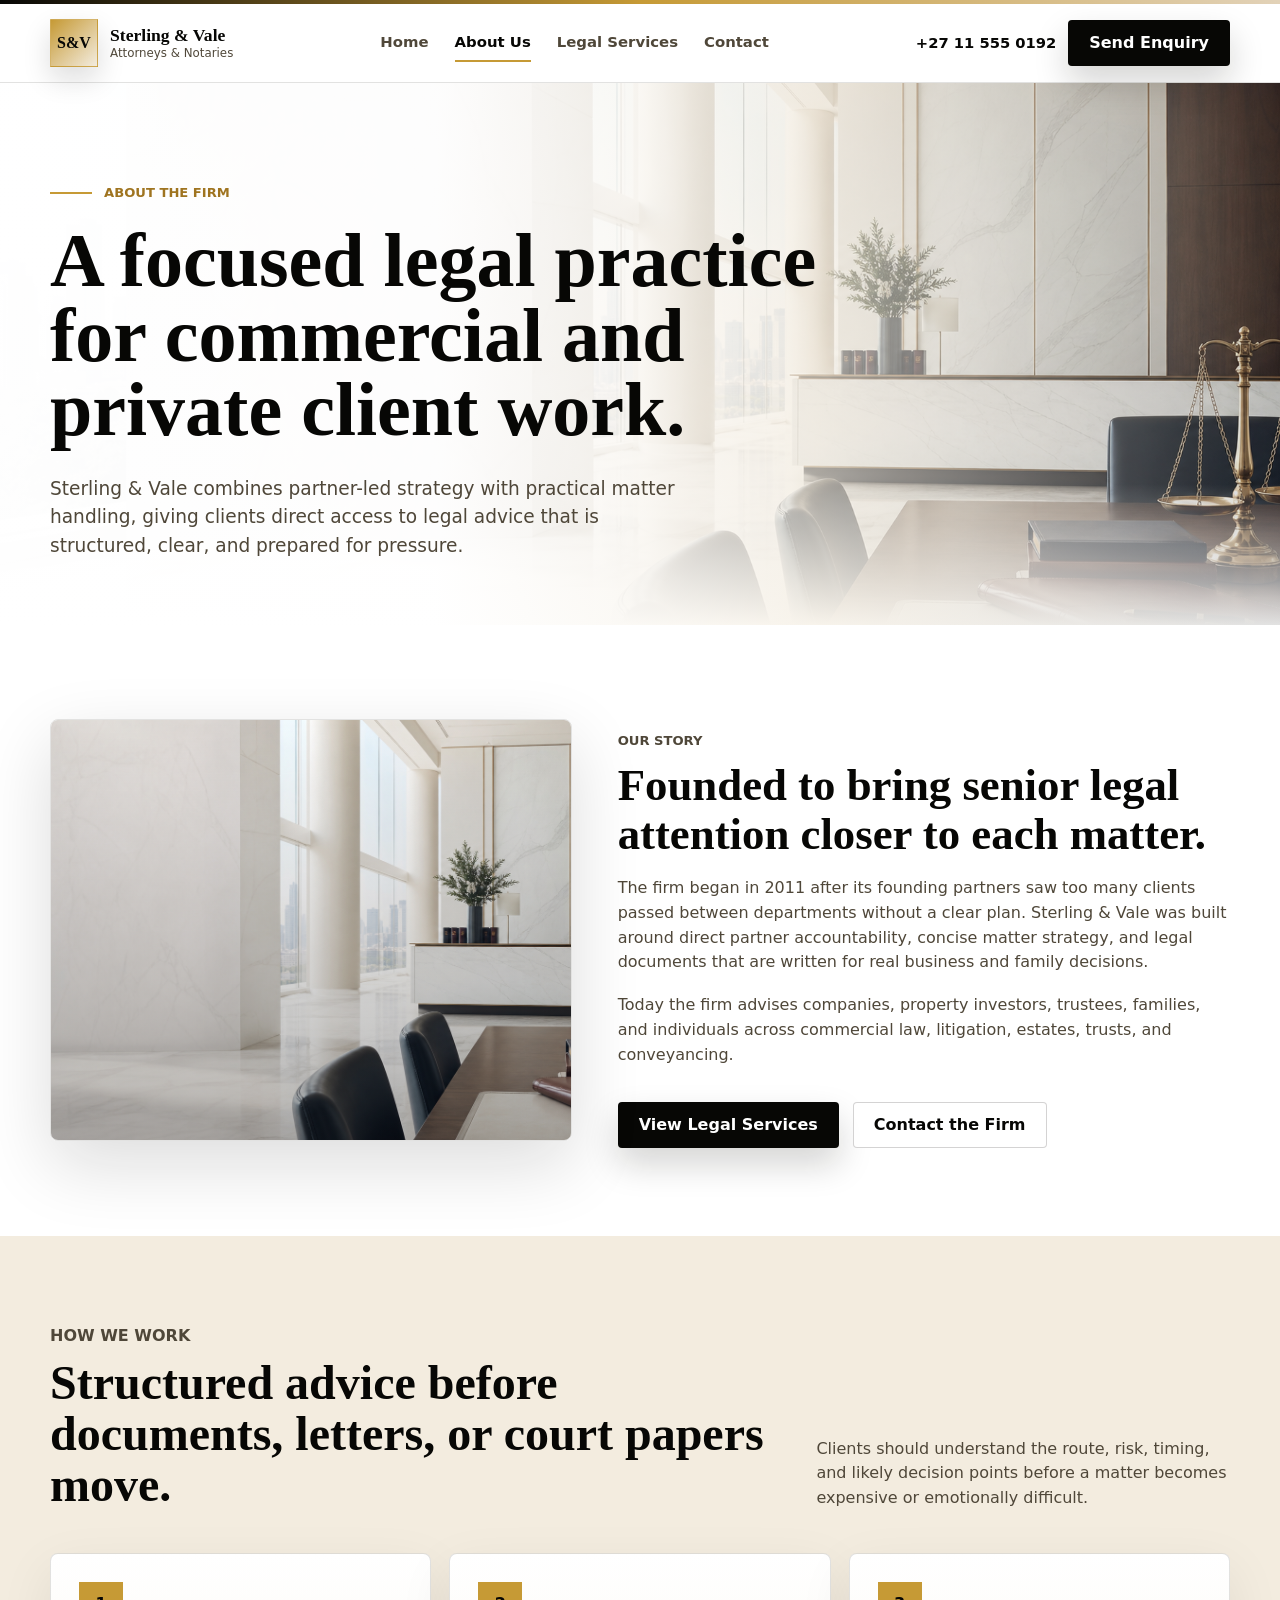
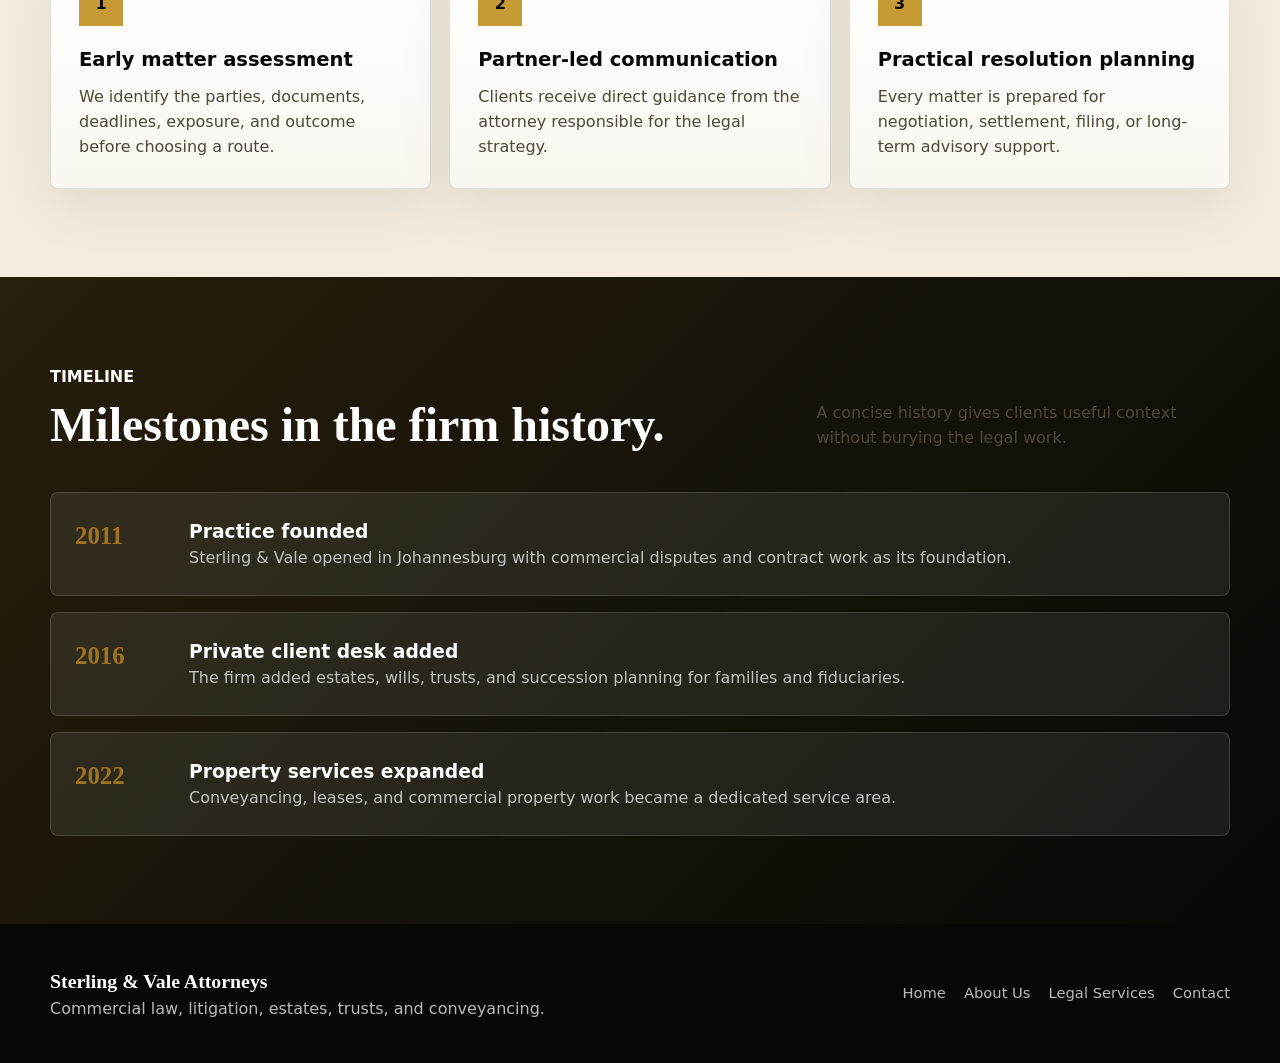
==== about.html @ a2a66daa "Add files via upload" ====
<!DOCTYPE html>
<html lang="en">
<head>
  <meta charset="UTF-8" />
  <meta name="viewport" content="width=device-width, initial-scale=1.0" />
  <title>About Us | Sterling &amp; Vale Attorneys</title>
  <link rel="stylesheet" href="assets/styles.css" />
</head>
<body>
  <a class="skip-link" href="#main">Skip to content</a>

  <header class="site-header">
    <nav class="nav" aria-label="Primary navigation">
      <a class="brand" href="index.html" aria-label="Sterling and Vale home">
        <span class="brand-mark">S&amp;V</span>
        <span>
          <span class="brand-name">Sterling &amp; Vale</span>
          <span class="brand-subtitle">Attorneys &amp; Notaries</span>
        </span>
      </a>
      <div class="nav-links">
        <a href="index.html">Home</a>
        <a href="about.html" aria-current="page">About Us</a>
        <a href="legal-services.html">Legal Services</a>
        <a href="contact.html">Contact</a>
      </div>
      <div class="nav-actions">
        <a class="phone-link" href="tel:+27115550192">+27 11 555 0192</a>
        <a class="btn btn-primary" href="contact.html">Send Enquiry</a>
      </div>
    </nav>
  </header>

  <main id="main">
    <section class="hero page-hero" aria-label="About Sterling and Vale">
      <picture class="hero-media">
        <img src="assets/law-firm-hero.png" alt="Modern legal office with marble and counsel-table details" />
      </picture>
      <div class="container">
        <div class="hero-copy">
          <p class="eyebrow">About the firm</p>
          <h1>A focused legal practice for commercial and private client work.</h1>
          <p class="hero-lede">
            Sterling &amp; Vale combines partner-led strategy with practical matter handling, giving clients
            direct access to legal advice that is structured, clear, and prepared for pressure.
          </p>
        </div>
      </div>
    </section>

    <section class="section">
      <div class="container split">
        <div class="image-panel">
          <img src="assets/law-firm-hero.png" alt="Reception and meeting space inside a modern law firm" />
        </div>
        <div class="split-copy">
          <p class="section-label">Our story</p>
          <h2>Founded to bring senior legal attention closer to each matter.</h2>
          <p>
            The firm began in 2011 after its founding partners saw too many clients passed between departments
            without a clear plan. Sterling &amp; Vale was built around direct partner accountability, concise
            matter strategy, and legal documents that are written for real business and family decisions.
          </p>
          <p>
            Today the firm advises companies, property investors, trustees, families, and individuals across
            commercial law, litigation, estates, trusts, and conveyancing.
          </p>
          <div class="hero-actions">
            <a class="btn btn-primary" href="legal-services.html">View Legal Services</a>
            <a class="btn btn-secondary" href="contact.html">Contact the Firm</a>
          </div>
        </div>
      </div>
    </section>

    <section class="section section-beige">
      <div class="container">
        <div class="section-head">
          <div>
            <p class="section-label">How we work</p>
            <h2>Structured advice before documents, letters, or court papers move.</h2>
          </div>
          <p>
            Clients should understand the route, risk, timing, and likely decision points before a matter
            becomes expensive or emotionally difficult.
          </p>
        </div>

        <div class="grid-3">
          <article class="feature-card">
            <div class="feature-icon">1</div>
            <h3>Early matter assessment</h3>
            <p>We identify the parties, documents, deadlines, exposure, and outcome before choosing a route.</p>
          </article>
          <article class="feature-card">
            <div class="feature-icon">2</div>
            <h3>Partner-led communication</h3>
            <p>Clients receive direct guidance from the attorney responsible for the legal strategy.</p>
          </article>
          <article class="feature-card">
            <div class="feature-icon">3</div>
            <h3>Practical resolution planning</h3>
            <p>Every matter is prepared for negotiation, settlement, filing, or long-term advisory support.</p>
          </article>
        </div>
      </div>
    </section>

    <section class="section section-black">
      <div class="container">
        <div class="section-head">
          <div>
            <p class="section-label">Timeline</p>
            <h2>Milestones in the firm history.</h2>
          </div>
          <p>
            A concise history gives clients useful context without burying the legal work.
          </p>
        </div>

        <div class="history-list">
          <div class="history-row">
            <div class="history-year">2011</div>
            <div>
              <h3>Practice founded</h3>
              <p>Sterling &amp; Vale opened in Johannesburg with commercial disputes and contract work as its foundation.</p>
            </div>
          </div>
          <div class="history-row">
            <div class="history-year">2016</div>
            <div>
              <h3>Private client desk added</h3>
              <p>The firm added estates, wills, trusts, and succession planning for families and fiduciaries.</p>
            </div>
          </div>
          <div class="history-row">
            <div class="history-year">2022</div>
            <div>
              <h3>Property services expanded</h3>
              <p>Conveyancing, leases, and commercial property work became a dedicated service area.</p>
            </div>
          </div>
        </div>
      </div>
    </section>
  </main>

  <footer class="site-footer">
    <div class="container footer-inner">
      <div>
        <strong>Sterling &amp; Vale Attorneys</strong>
        <p>Commercial law, litigation, estates, trusts, and conveyancing.</p>
      </div>
      <div class="footer-links">
        <a href="index.html">Home</a>
        <a href="about.html">About Us</a>
        <a href="legal-services.html">Legal Services</a>
        <a href="contact.html">Contact</a>
      </div>
    </div>
  </footer>
</body>
</html>
---- assets/styles.css ----
* {
  box-sizing: border-box;
  margin: 0;
  padding: 0;
}

:root {
  --black: #070705;
  --ink: #11100c;
  --ink-soft: #4f4739;
  --gold: #c69a35;
  --gold-dark: #9f7420;
  --beige: #f3ecdf;
  --beige-deep: #e2d2b8;
  --paper: #ffffff;
  --sand: #faf7f0;
  --line: #ded3bf;
  --shadow: 0 24px 70px rgba(17, 16, 12, 0.14);
  --max: 1180px;
  --serif: Georgia, "Times New Roman", serif;
  --sans: Inter, ui-sans-serif, system-ui, -apple-system, BlinkMacSystemFont, "Segoe UI", sans-serif;
}

html {
  scroll-behavior: smooth;
}

body {
  min-width: 320px;
  color: var(--ink);
  background: var(--paper);
  font-family: var(--sans);
  line-height: 1.55;
  -webkit-font-smoothing: antialiased;
}

img {
  display: block;
  max-width: 100%;
}

a {
  color: inherit;
  text-decoration: none;
}

button,
input,
textarea,
select {
  font: inherit;
}

.skip-link {
  position: fixed;
  top: 12px;
  left: 12px;
  z-index: 80;
  padding: 10px 14px;
  color: var(--paper);
  background: var(--black);
  transform: translateY(-140%);
}

.skip-link:focus {
  transform: translateY(0);
}

.container {
  width: min(var(--max), calc(100% - 40px));
  margin: 0 auto;
}

.site-header {
  position: sticky;
  top: 0;
  z-index: 50;
  border-bottom: 1px solid rgba(17, 16, 12, 0.12);
  background: rgba(255, 255, 255, 0.94);
  backdrop-filter: blur(18px);
}

.site-header::before {
  content: "";
  display: block;
  height: 4px;
  background: linear-gradient(90deg, var(--black), var(--gold), var(--beige-deep));
}

.nav {
  display: grid;
  grid-template-columns: auto minmax(0, 1fr) auto;
  align-items: center;
  gap: 28px;
  min-height: 78px;
  width: min(var(--max), calc(100% - 40px));
  margin: 0 auto;
}

.brand {
  display: inline-flex;
  align-items: center;
  gap: 12px;
  min-width: 0;
}

.brand-mark {
  display: grid;
  place-items: center;
  width: 48px;
  height: 48px;
  color: var(--black);
  border: 1px solid rgba(198, 154, 53, 0.65);
  background: linear-gradient(135deg, var(--gold), var(--beige));
  box-shadow: 0 12px 28px rgba(17, 16, 12, 0.14);
  font-family: var(--serif);
  font-weight: 700;
}

.brand-name {
  display: block;
  color: var(--black);
  font-family: var(--serif);
  font-size: 1.1rem;
  font-weight: 700;
  line-height: 1.1;
  white-space: nowrap;
}

.brand-subtitle {
  display: block;
  color: var(--ink-soft);
  font-size: 0.74rem;
  line-height: 1.2;
}

.nav-links {
  display: flex;
  align-items: center;
  justify-content: center;
  gap: 26px;
  color: var(--ink-soft);
  font-size: 0.93rem;
  font-weight: 700;
}

.nav-links a {
  position: relative;
  padding: 8px 0;
}

.nav-links a::after {
  content: "";
  position: absolute;
  left: 0;
  bottom: 1px;
  width: 100%;
  height: 2px;
  background: var(--gold);
  transform: scaleX(0);
  transform-origin: left;
  transition: transform 180ms ease;
}

.nav-links a:hover,
.nav-links a:focus-visible,
.nav-links a[aria-current="page"] {
  color: var(--black);
}

.nav-links a:hover::after,
.nav-links a:focus-visible::after,
.nav-links a[aria-current="page"]::after {
  transform: scaleX(1);
}

.nav-actions {
  display: flex;
  align-items: center;
  gap: 12px;
}

.phone-link {
  color: var(--black);
  font-size: 0.92rem;
  font-weight: 800;
  white-space: nowrap;
}

.btn {
  display: inline-flex;
  align-items: center;
  justify-content: center;
  min-height: 46px;
  padding: 0 20px;
  border: 1px solid transparent;
  border-radius: 4px;
  font-weight: 900;
  line-height: 1;
  cursor: pointer;
  transition: background 180ms ease, color 180ms ease, border-color 180ms ease, transform 180ms ease, box-shadow 180ms ease;
}

.btn:hover,
.btn:focus-visible {
  transform: translateY(-2px);
}

.btn-primary {
  color: var(--paper);
  background: var(--black);
  box-shadow: 0 16px 34px rgba(17, 16, 12, 0.18);
}

.btn-primary:hover,
.btn-primary:focus-visible {
  color: var(--black);
  background: var(--gold);
  box-shadow: 0 18px 40px rgba(198, 154, 53, 0.28);
}

.btn-secondary {
  color: var(--black);
  background: rgba(255, 255, 255, 0.76);
  border-color: rgba(17, 16, 12, 0.18);
}

.btn-secondary:hover,
.btn-secondary:focus-visible {
  border-color: var(--gold);
  background: var(--beige);
}

.btn-gold {
  color: var(--black);
  background: var(--gold);
  box-shadow: 0 16px 34px rgba(198, 154, 53, 0.22);
}

.btn-gold:hover,
.btn-gold:focus-visible {
  color: var(--paper);
  background: var(--black);
}

.btn-enquiry {
  color: var(--black);
  background: var(--gold);
  border-color: var(--gold);
}

.btn-enquiry:hover,
.btn-enquiry:focus-visible {
  color: var(--paper);
  background: var(--black);
  border-color: var(--black);
}

.hero {
  position: relative;
  min-height: 78svh;
  display: grid;
  align-items: center;
  padding: 104px 0 64px;
  overflow: hidden;
  isolation: isolate;
  background: var(--beige);
}

.hero-media {
  position: absolute;
  inset: 0;
  z-index: -2;
}

.hero-media img {
  width: 100%;
  height: 100%;
  object-fit: cover;
  object-position: center;
}

.hero::before {
  content: "";
  position: absolute;
  inset: 0;
  z-index: -1;
  background:
    linear-gradient(90deg, rgba(255, 255, 255, 0.98) 0%, rgba(255, 255, 255, 0.94) 34%, rgba(243, 236, 223, 0.62) 64%, rgba(17, 16, 12, 0.12) 100%),
    linear-gradient(180deg, rgba(255, 255, 255, 0) 74%, var(--paper) 100%);
}

.hero-copy {
  max-width: 710px;
}

.eyebrow {
  display: inline-flex;
  align-items: center;
  gap: 12px;
  margin-bottom: 20px;
  color: var(--gold-dark);
  font-size: 0.82rem;
  font-weight: 900;
  text-transform: uppercase;
}

.eyebrow::before {
  content: "";
  width: 42px;
  height: 2px;
  background: var(--gold);
}

h1,
h2,
h3 {
  color: var(--black);
}

h1,
h2 {
  font-family: var(--serif);
  font-weight: 700;
}

.hero h1 {
  margin: 0;
  max-width: 680px;
  font-size: 4.75rem;
  line-height: 0.98;
}

.hero-lede {
  max-width: 625px;
  margin-top: 28px;
  color: var(--ink-soft);
  font-size: 1.16rem;
}

.hero-actions {
  display: flex;
  flex-wrap: wrap;
  gap: 14px;
  margin-top: 34px;
}

.hero-panel {
  display: grid;
  grid-template-columns: repeat(3, minmax(0, 1fr));
  gap: 1px;
  width: min(760px, 100%);
  margin-top: 48px;
  border: 1px solid rgba(17, 16, 12, 0.14);
  background: rgba(17, 16, 12, 0.12);
  box-shadow: var(--shadow);
}

.hero-stat {
  min-height: 112px;
  padding: 20px;
  background: rgba(255, 255, 255, 0.92);
}

.hero-stat strong {
  display: block;
  color: var(--black);
  font-family: var(--serif);
  font-size: 1.9rem;
  line-height: 1;
}

.hero-stat span {
  display: block;
  margin-top: 9px;
  color: var(--ink-soft);
  font-size: 0.9rem;
}

.page-hero {
  min-height: 48svh;
  padding: 94px 0 64px;
}

.page-hero .hero-copy {
  max-width: 820px;
}

.page-hero h1 {
  max-width: 780px;
}

.section {
  padding: 88px 0;
}

.section-tight {
  padding: 68px 0;
}

.section-beige {
  background: var(--beige);
}

.section-sand {
  background: var(--sand);
}

.section-black {
  color: var(--paper);
  background:
    linear-gradient(135deg, rgba(198, 154, 53, 0.16), rgba(255, 255, 255, 0)),
    var(--black);
}

.section-black h2,
.section-black h3,
.section-black .section-label {
  color: var(--paper);
}

.section-black p {
  color: rgba(255, 255, 255, 0.74);
}

.section-head {
  display: grid;
  grid-template-columns: minmax(0, 0.95fr) minmax(280px, 0.55fr);
  gap: 52px;
  align-items: end;
  margin-bottom: 42px;
}

.section-label {
  margin-bottom: 10px;
  color: var(--gold-dark);
  font-size: 0.82rem;
  font-weight: 900;
  text-transform: uppercase;
}

.section h2 {
  font-size: 3rem;
  line-height: 1.06;
}

.section-head p,
.section-lede {
  color: var(--ink-soft);
  font-size: 1rem;
}

.grid-2 {
  display: grid;
  grid-template-columns: repeat(2, minmax(0, 1fr));
  gap: 24px;
}

.grid-3 {
  display: grid;
  grid-template-columns: repeat(3, minmax(0, 1fr));
  gap: 18px;
}

.grid-4 {
  display: grid;
  grid-template-columns: repeat(4, minmax(0, 1fr));
  gap: 18px;
}

.service-card,
.value-card,
.feature-card,
.contact-card,
.history-card {
  border: 1px solid rgba(17, 16, 12, 0.12);
  border-radius: 8px;
  background: var(--paper);
  box-shadow: 0 18px 54px rgba(17, 16, 12, 0.08);
}

.service-card {
  min-height: 310px;
  padding: 28px;
  transition: transform 180ms ease, border-color 180ms ease, box-shadow 180ms ease;
}

.service-card:hover {
  transform: translateY(-6px);
  border-color: rgba(198, 154, 53, 0.6);
  box-shadow: 0 28px 74px rgba(17, 16, 12, 0.13);
}

.service-number {
  display: grid;
  place-items: center;
  width: 46px;
  height: 46px;
  margin-bottom: 24px;
  color: var(--black);
  background: var(--gold);
  font-family: var(--serif);
  font-weight: 700;
}

.service-card h3,
.value-card h3,
.feature-card h3,
.contact-card h3,
.history-card h3 {
  font-size: 1.22rem;
  line-height: 1.2;
}

.service-card p,
.value-card p,
.feature-card p,
.contact-card p,
.history-card p {
  margin-top: 14px;
  color: var(--ink-soft);
}

.service-list {
  display: grid;
  gap: 8px;
  margin-top: 18px;
  color: var(--ink-soft);
  list-style: none;
}

.service-list li {
  position: relative;
  padding-left: 20px;
}

.service-list li::before {
  content: "";
  position: absolute;
  top: 0.68em;
  left: 0;
  width: 8px;
  height: 8px;
  background: var(--gold);
}

.text-link {
  display: inline-flex;
  align-items: center;
  margin-top: 22px;
  color: var(--black);
  font-weight: 900;
}

.text-link:hover,
.text-link:focus-visible {
  color: var(--gold-dark);
}

.history-band {
  display: grid;
  grid-template-columns: 0.78fr 1.22fr;
  gap: 34px;
  align-items: stretch;
}

.history-card {
  padding: 34px;
}

.history-card.featured {
  color: var(--paper);
  background:
    linear-gradient(145deg, rgba(198, 154, 53, 0.24), rgba(255, 255, 255, 0)),
    var(--black);
}

.history-card.featured h2,
.history-card.featured h3 {
  color: var(--paper);
}

.history-card.featured p {
  color: rgba(255, 255, 255, 0.76);
}

.history-card h2 {
  font-size: 2.45rem;
  line-height: 1.08;
}

.mini-metrics {
  display: grid;
  grid-template-columns: repeat(3, minmax(0, 1fr));
  gap: 1px;
  margin-top: 30px;
  background: rgba(255, 255, 255, 0.2);
}

.mini-metric {
  padding: 18px 14px;
  background: rgba(255, 255, 255, 0.08);
}

.mini-metric strong {
  display: block;
  color: var(--gold);
  font-family: var(--serif);
  font-size: 1.65rem;
  line-height: 1;
}

.mini-metric span {
  display: block;
  margin-top: 7px;
  color: rgba(255, 255, 255, 0.72);
  font-size: 0.82rem;
}

.history-list {
  display: grid;
  gap: 16px;
}

.history-row {
  display: grid;
  grid-template-columns: 96px minmax(0, 1fr);
  gap: 18px;
  padding: 24px;
  border: 1px solid rgba(17, 16, 12, 0.12);
  border-radius: 8px;
  background: var(--paper);
}

.history-year {
  color: var(--gold-dark);
  font-family: var(--serif);
  font-size: 1.55rem;
  font-weight: 700;
}

.history-row p {
  color: var(--ink-soft);
}

.section-black .history-row {
  border-color: rgba(255, 255, 255, 0.14);
  background: rgba(255, 255, 255, 0.08);
}

.section-black .history-row h3 {
  color: var(--paper);
}

.section-black .history-row p {
  color: rgba(255, 255, 255, 0.72);
}

.feature-card {
  min-height: 220px;
  padding: 28px;
  background: linear-gradient(180deg, var(--paper), var(--sand));
}

.feature-icon {
  display: grid;
  place-items: center;
  width: 44px;
  height: 44px;
  margin-bottom: 22px;
  color: var(--black);
  background: var(--gold);
  font-weight: 900;
}

.image-panel {
  position: relative;
  min-height: 420px;
  overflow: hidden;
  border: 1px solid rgba(17, 16, 12, 0.12);
  border-radius: 8px;
  box-shadow: var(--shadow);
}

.image-panel img {
  width: 100%;
  height: 100%;
  min-height: 420px;
  object-fit: cover;
  object-position: center;
}

.image-panel::after {
  content: "";
  position: absolute;
  inset: 0;
  background: linear-gradient(180deg, rgba(17, 16, 12, 0), rgba(17, 16, 12, 0.28));
}

.split {
  display: grid;
  grid-template-columns: 0.92fr 1.08fr;
  gap: 46px;
  align-items: center;
}

.split-copy h2 {
  font-size: 2.8rem;
  line-height: 1.08;
}

.split-copy p {
  margin-top: 18px;
  color: var(--ink-soft);
}

.cta-band {
  display: grid;
  grid-template-columns: minmax(0, 1fr) auto;
  gap: 28px;
  align-items: center;
  padding: 42px;
  border: 1px solid rgba(17, 16, 12, 0.14);
  border-radius: 8px;
  background:
    linear-gradient(90deg, rgba(198, 154, 53, 0.15), rgba(243, 236, 223, 0.8)),
    var(--paper);
  box-shadow: var(--shadow);
}

.cta-band h2 {
  font-size: 2.45rem;
  line-height: 1.08;
}

.cta-band p {
  max-width: 690px;
  margin-top: 10px;
  color: var(--ink-soft);
}

.contact-layout {
  display: grid;
  grid-template-columns: 0.82fr 1.18fr;
  gap: 28px;
  align-items: start;
}

.contact-card {
  padding: 30px;
}

.contact-stack {
  display: grid;
  gap: 16px;
}

.contact-method {
  padding: 22px;
  border: 1px solid rgba(17, 16, 12, 0.12);
  border-radius: 8px;
  background: var(--sand);
}

.contact-method strong {
  display: block;
  color: var(--black);
}

.contact-method a {
  color: var(--gold-dark);
  font-weight: 900;
}

.contact-method a:hover,
.contact-method a:focus-visible {
  color: var(--black);
}

.form-grid {
  display: grid;
  grid-template-columns: repeat(2, minmax(0, 1fr));
  gap: 16px;
}

.field {
  display: grid;
  gap: 7px;
}

.field.full {
  grid-column: 1 / -1;
}

label {
  color: var(--black);
  font-size: 0.84rem;
  font-weight: 900;
}

input,
select,
textarea {
  width: 100%;
  border: 1px solid rgba(17, 16, 12, 0.18);
  border-radius: 4px;
  color: var(--ink);
  background: var(--paper);
  padding: 13px 14px;
  outline: none;
  transition: border-color 180ms ease, box-shadow 180ms ease;
}

textarea {
  min-height: 132px;
  resize: vertical;
}

input:focus,
select:focus,
textarea:focus {
  border-color: var(--gold);
  box-shadow: 0 0 0 4px rgba(198, 154, 53, 0.15);
}

.form-actions {
  display: flex;
  flex-wrap: wrap;
  align-items: center;
  gap: 14px;
  margin-top: 18px;
}

.form-note {
  color: var(--ink-soft);
  font-size: 0.88rem;
}

.site-footer {
  padding: 42px 0;
  color: rgba(255, 255, 255, 0.72);
  background: var(--black);
}

.footer-inner {
  display: grid;
  grid-template-columns: 1fr auto;
  gap: 24px;
  align-items: center;
}

.footer-inner strong {
  display: block;
  color: var(--paper);
  font-family: var(--serif);
  font-size: 1.24rem;
}

.footer-links {
  display: flex;
  flex-wrap: wrap;
  gap: 18px;
  font-size: 0.92rem;
}

.footer-links a:hover,
.footer-links a:focus-visible {
  color: var(--gold);
}

@media (max-width: 1060px) {
  .nav {
    grid-template-columns: 1fr auto;
    gap: 16px;
    padding: 14px 0;
  }

  .nav-links {
    grid-column: 1 / -1;
    order: 3;
    justify-content: flex-start;
    overflow-x: auto;
    padding-bottom: 4px;
  }

  .hero h1 {
    font-size: 3.7rem;
  }

  .section h2,
  .split-copy h2 {
    font-size: 2.35rem;
  }

  .grid-4 {
    grid-template-columns: repeat(2, minmax(0, 1fr));
  }

  .history-band,
  .split,
  .contact-layout {
    grid-template-columns: 1fr;
  }
}

@media (max-width: 720px) {
  .container,
  .nav {
    width: calc(100% - 28px);
  }

  .nav {
    min-height: auto;
  }

  .brand-subtitle,
  .phone-link {
    display: none;
  }

  .brand-mark {
    width: 42px;
    height: 42px;
  }

  .brand-name {
    font-size: 1rem;
  }

  .nav-links {
    gap: 18px;
    font-size: 0.86rem;
  }

  .btn {
    min-height: 42px;
    padding: 0 14px;
    font-size: 0.9rem;
  }

  .hero {
    min-height: 76svh;
    padding: 76px 0 34px;
  }

  .hero-media img {
    object-position: 66% center;
  }

  .hero::before {
    background:
      linear-gradient(180deg, rgba(255, 255, 255, 0.99) 0%, rgba(255, 255, 255, 0.92) 52%, rgba(243, 236, 223, 0.6) 100%),
      linear-gradient(180deg, rgba(255, 255, 255, 0) 78%, var(--paper) 100%);
  }

  .hero h1 {
    font-size: 2.5rem;
  }

  .hero-lede {
    margin-top: 18px;
    font-size: 1rem;
  }

  .hero-actions {
    margin-top: 24px;
  }

  .hero-panel {
    grid-template-columns: repeat(3, minmax(0, 1fr));
    margin-top: 26px;
  }

  .hero-stat {
    min-height: 92px;
    padding: 13px 9px;
  }

  .hero-stat strong {
    font-size: 1.45rem;
  }

  .hero-stat span {
    font-size: 0.72rem;
    line-height: 1.25;
  }

  .page-hero {
    min-height: 44svh;
  }

  .section,
  .section-tight {
    padding: 62px 0;
  }

  .section-head,
  .grid-2,
  .grid-3,
  .grid-4,
  .cta-band,
  .footer-inner,
  .form-grid {
    grid-template-columns: 1fr;
  }

  .section-head {
    gap: 18px;
    margin-bottom: 30px;
  }

  .section h2,
  .split-copy h2,
  .history-card h2,
  .cta-band h2 {
    font-size: 2rem;
  }

  .service-card,
  .feature-card,
  .contact-card,
  .history-card,
  .cta-band {
    padding: 24px;
  }

  .history-row {
    grid-template-columns: 1fr;
    gap: 8px;
  }

  .mini-metrics {
    grid-template-columns: 1fr;
  }

  .image-panel,
  .image-panel img {
    min-height: 300px;
  }
}

@media (max-width: 390px) {
  .brand-name {
    max-width: 124px;
    white-space: normal;
  }

  .hero h1 {
    font-size: 2.28rem;
  }
}
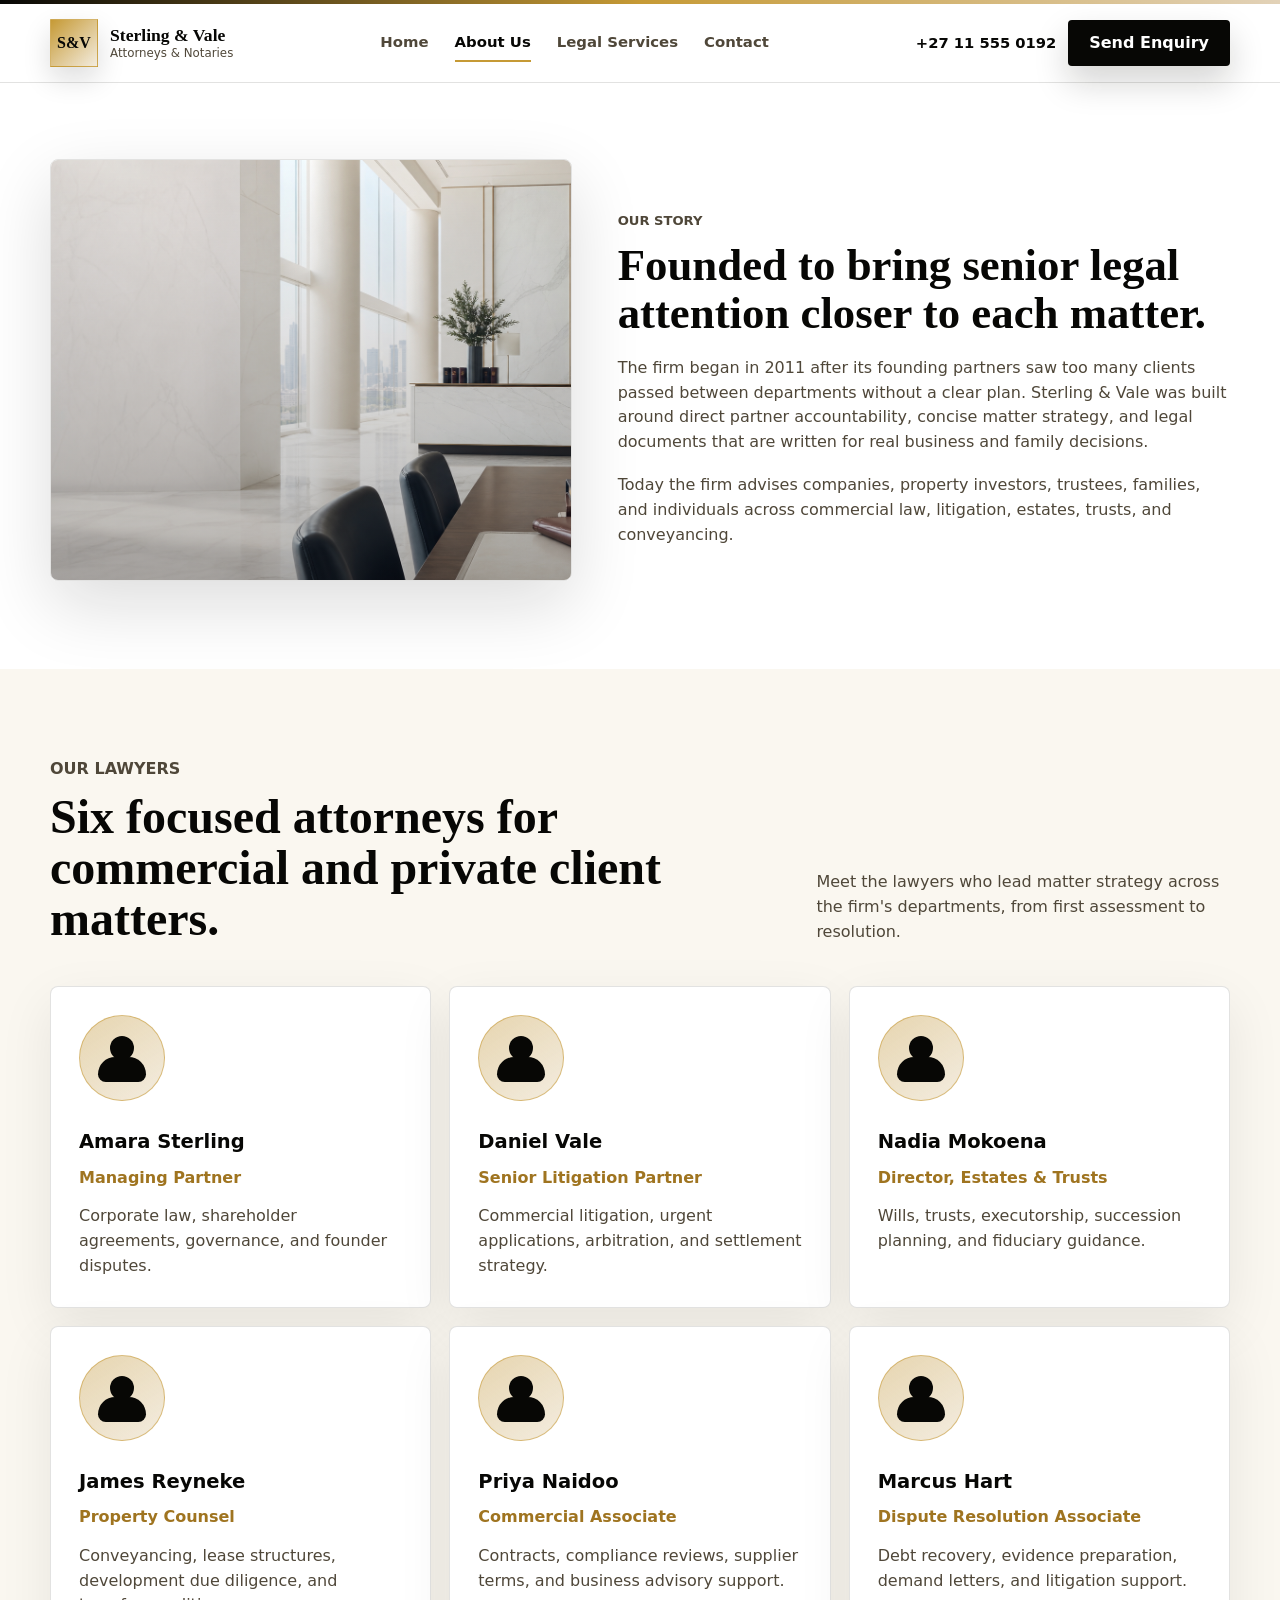
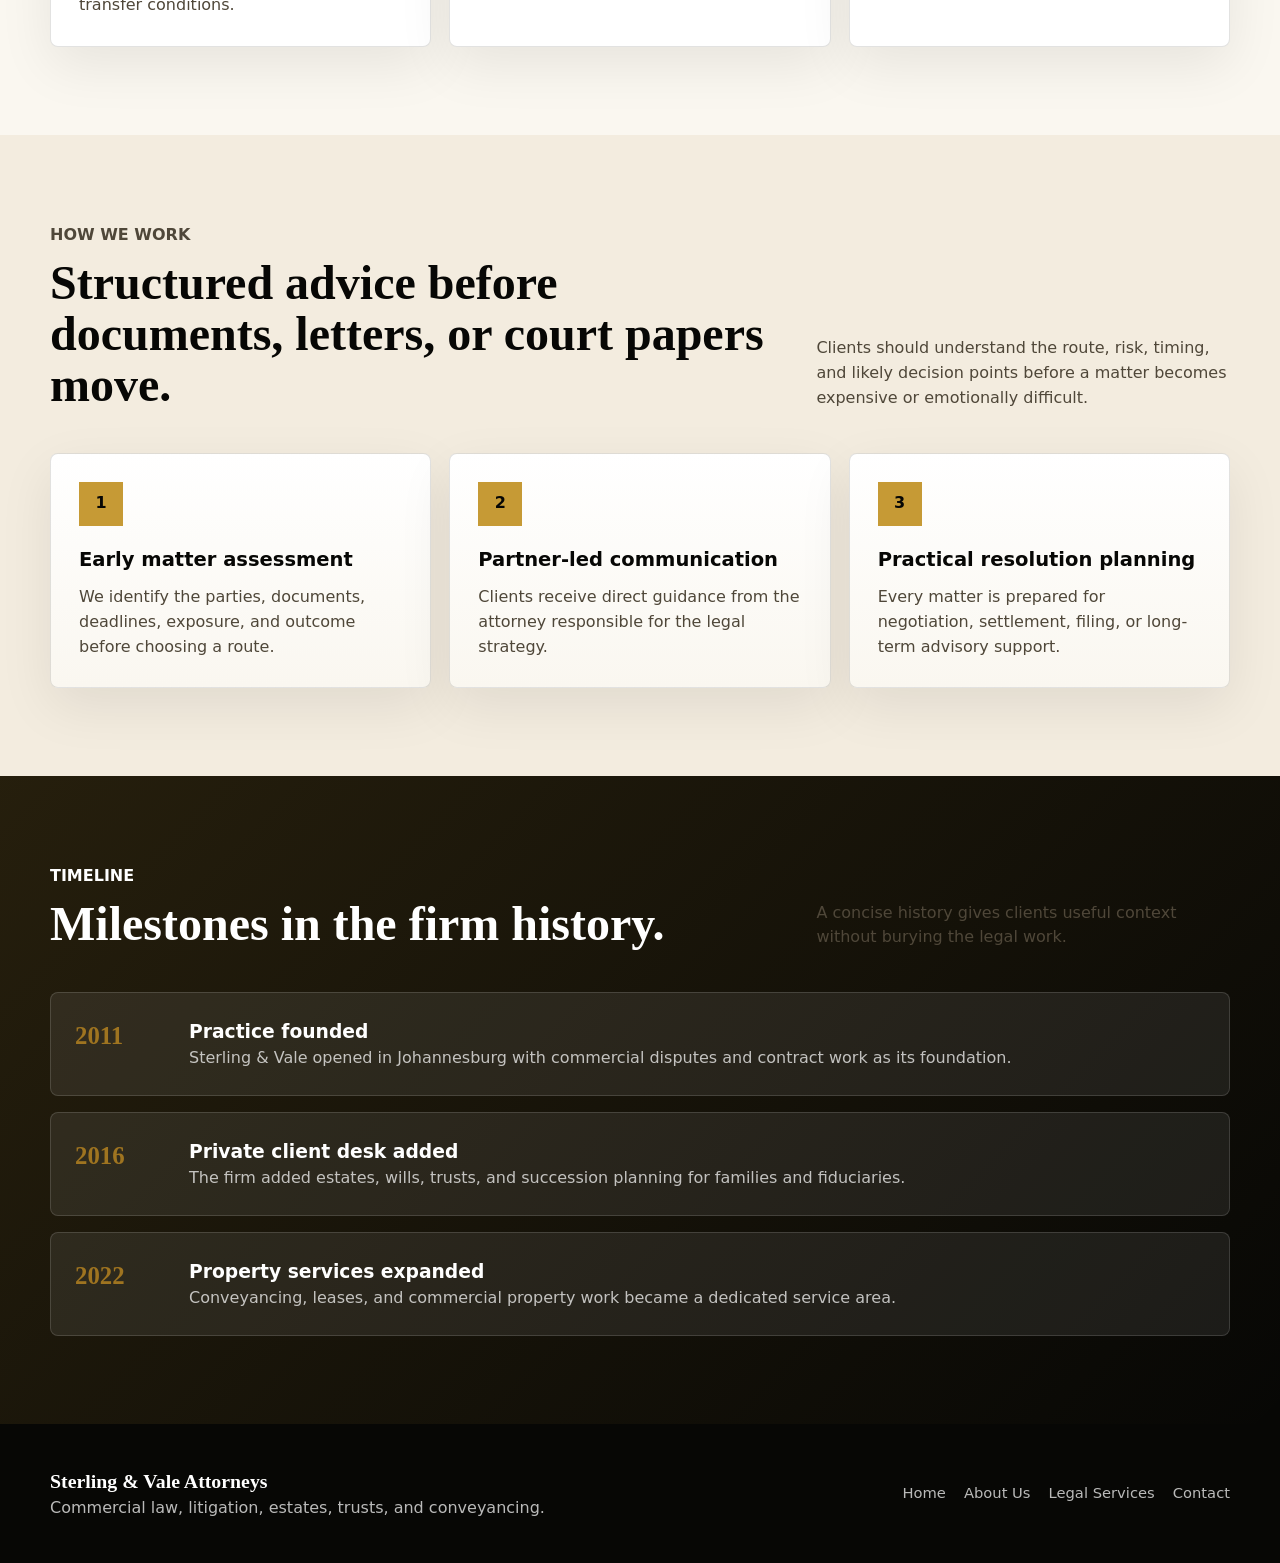
==== commit c74e154a: "Update about.html" ====
--- a/about.html
+++ b/about.html
@@ -6,7 +6,7 @@
   <title>About Us | Sterling &amp; Vale Attorneys</title>
   <link rel="stylesheet" href="assets/styles.css" />
 </head>
-<body>
+<body class="about-page">
   <a class="skip-link" href="#main">Skip to content</a>
 
   <header class="site-header">
@@ -32,30 +32,14 @@
   </header>
 
   <main id="main">
-    <section class="hero page-hero" aria-label="About Sterling and Vale">
-      <picture class="hero-media">
-        <img src="assets/law-firm-hero.png" alt="Modern legal office with marble and counsel-table details" />
-      </picture>
-      <div class="container">
-        <div class="hero-copy">
-          <p class="eyebrow">About the firm</p>
-          <h1>A focused legal practice for commercial and private client work.</h1>
-          <p class="hero-lede">
-            Sterling &amp; Vale combines partner-led strategy with practical matter handling, giving clients
-            direct access to legal advice that is structured, clear, and prepared for pressure.
-          </p>
-        </div>
-      </div>
-    </section>
-
-    <section class="section">
+    <section class="section about-story-lead">
       <div class="container split">
         <div class="image-panel">
           <img src="assets/law-firm-hero.png" alt="Reception and meeting space inside a modern law firm" />
         </div>
         <div class="split-copy">
           <p class="section-label">Our story</p>
-          <h2>Founded to bring senior legal attention closer to each matter.</h2>
+          <h1>Founded to bring senior legal attention closer to each matter.</h1>
           <p>
             The firm began in 2011 after its founding partners saw too many clients passed between departments
             without a clear plan. Sterling &amp; Vale was built around direct partner accountability, concise
@@ -65,10 +49,60 @@
             Today the firm advises companies, property investors, trustees, families, and individuals across
             commercial law, litigation, estates, trusts, and conveyancing.
           </p>
-          <div class="hero-actions">
-            <a class="btn btn-primary" href="legal-services.html">View Legal Services</a>
-            <a class="btn btn-secondary" href="contact.html">Contact the Firm</a>
+        </div>
+      </div>
+    </section>
+
+    <section class="section section-sand" aria-label="Legal team">
+      <div class="container">
+        <div class="section-head">
+          <div>
+            <p class="section-label">Our lawyers</p>
+            <h2>Six focused attorneys for commercial and private client matters.</h2>
           </div>
+          <p>
+            Meet the lawyers who lead matter strategy across the firm's departments,
+            from first assessment to resolution.
+          </p>
+        </div>
+
+        <div class="grid-3">
+          <article class="lawyer-card">
+            <div class="profile-icon" aria-hidden="true"></div>
+            <h3>Amara Sterling</h3>
+            <p class="lawyer-role">Managing Partner</p>
+            <p>Corporate law, shareholder agreements, governance, and founder disputes.</p>
+          </article>
+          <article class="lawyer-card">
+            <div class="profile-icon" aria-hidden="true"></div>
+            <h3>Daniel Vale</h3>
+            <p class="lawyer-role">Senior Litigation Partner</p>
+            <p>Commercial litigation, urgent applications, arbitration, and settlement strategy.</p>
+          </article>
+          <article class="lawyer-card">
+            <div class="profile-icon" aria-hidden="true"></div>
+            <h3>Nadia Mokoena</h3>
+            <p class="lawyer-role">Director, Estates &amp; Trusts</p>
+            <p>Wills, trusts, executorship, succession planning, and fiduciary guidance.</p>
+          </article>
+          <article class="lawyer-card">
+            <div class="profile-icon" aria-hidden="true"></div>
+            <h3>James Reyneke</h3>
+            <p class="lawyer-role">Property Counsel</p>
+            <p>Conveyancing, lease structures, development due diligence, and transfer conditions.</p>
+          </article>
+          <article class="lawyer-card">
+            <div class="profile-icon" aria-hidden="true"></div>
+            <h3>Priya Naidoo</h3>
+            <p class="lawyer-role">Commercial Associate</p>
+            <p>Contracts, compliance reviews, supplier terms, and business advisory support.</p>
+          </article>
+          <article class="lawyer-card">
+            <div class="profile-icon" aria-hidden="true"></div>
+            <h3>Marcus Hart</h3>
+            <p class="lawyer-role">Dispute Resolution Associate</p>
+            <p>Debt recovery, evidence preparation, demand letters, and litigation support.</p>
+          </article>
         </div>
       </div>
     </section>
--- a/assets/styles.css
+++ b/assets/styles.css
@@ -34,6 +34,17 @@
   -webkit-font-smoothing: antialiased;
 }
 
+@keyframes homeDropIn {
+  from {
+    opacity: 0;
+    transform: translateY(-24px);
+  }
+  to {
+    opacity: 1;
+    transform: translateY(0);
+  }
+}
+
 img {
   display: block;
   max-width: 100%;
@@ -662,6 +673,72 @@
   background: linear-gradient(180deg, var(--paper), var(--sand));
 }
 
+.lawyer-card {
+  min-height: 300px;
+  padding: 28px;
+  border: 1px solid rgba(17, 16, 12, 0.12);
+  border-radius: 8px;
+  background: var(--paper);
+  box-shadow: 0 18px 54px rgba(17, 16, 12, 0.08);
+  transition: transform 200ms ease, border-color 200ms ease, box-shadow 200ms ease;
+}
+
+.lawyer-card:hover {
+  transform: translateY(-8px);
+  border-color: rgba(198, 154, 53, 0.7);
+  box-shadow: 0 28px 78px rgba(17, 16, 12, 0.14);
+}
+
+.profile-icon {
+  position: relative;
+  width: 86px;
+  height: 86px;
+  margin-bottom: 26px;
+  border: 1px solid rgba(198, 154, 53, 0.55);
+  border-radius: 50%;
+  background:
+    linear-gradient(145deg, rgba(198, 154, 53, 0.28), rgba(243, 236, 223, 0.95)),
+    var(--beige);
+}
+
+.profile-icon::before,
+.profile-icon::after {
+  content: "";
+  position: absolute;
+  left: 50%;
+  transform: translateX(-50%);
+  background: var(--black);
+}
+
+.profile-icon::before {
+  top: 20px;
+  width: 24px;
+  height: 24px;
+  border-radius: 50%;
+}
+
+.profile-icon::after {
+  bottom: 18px;
+  width: 48px;
+  height: 25px;
+  border-radius: 40px 40px 18px 18px;
+}
+
+.lawyer-card h3 {
+  font-size: 1.22rem;
+}
+
+.lawyer-role {
+  margin-top: 8px;
+  color: var(--gold-dark);
+  font-weight: 900;
+}
+
+.lawyer-card p:not(.lawyer-role) {
+  margin-top: 14px;
+  color: var(--ink-soft);
+}
+
 .feature-icon {
   display: grid;
   place-items: center;
@@ -704,6 +781,7 @@
   align-items: center;
 }
 
+.split-copy h1,
 .split-copy h2 {
   font-size: 2.8rem;
   line-height: 1.08;
@@ -836,6 +914,124 @@
   font-size: 0.88rem;
 }
 
+.home-page .site-header,
+.home-page .hero .eyebrow,
+.home-page .hero h1,
+.home-page .hero-lede,
+.home-page .hero-actions,
+.home-page .hero-panel,
+.home-page .section-head,
+.home-page .service-card,
+.home-page .history-card,
+.home-page .history-row,
+.home-page .feature-card,
+.home-page .cta-band,
+.home-page .footer-inner {
+  opacity: 0;
+  animation: homeDropIn 830ms cubic-bezier(0.2, 0.8, 0.2, 1) forwards;
+}
+
+.home-page .site-header {
+  animation-delay: 0ms;
+}
+
+.home-page .hero .eyebrow {
+  animation-delay: 140ms;
+}
+
+.home-page .hero h1 {
+  animation-delay: 260ms;
+}
+
+.home-page .hero-lede {
+  animation-delay: 380ms;
+}
+
+.home-page .hero-actions {
+  animation-delay: 500ms;
+}
+
+.home-page .hero-panel {
+  animation-delay: 640ms;
+}
+
+.home-page .section-head {
+  animation-delay: 760ms;
+}
+
+.home-page .service-card:nth-child(1),
+.home-page .history-card,
+.home-page .feature-card:nth-child(1) {
+  animation-delay: 880ms;
+}
+
+.home-page .service-card:nth-child(2),
+.home-page .history-row:nth-child(1),
+.home-page .feature-card:nth-child(2) {
+  animation-delay: 1000ms;
+}
+
+.home-page .service-card:nth-child(3),
+.home-page .history-row:nth-child(2),
+.home-page .feature-card:nth-child(3) {
+  animation-delay: 1120ms;
+}
+
+.home-page .service-card:nth-child(4),
+.home-page .history-row:nth-child(3),
+.home-page .cta-band {
+  animation-delay: 1240ms;
+}
+
+.home-page .footer-inner {
+  animation-delay: 1360ms;
+}
+
+.about-page .image-panel,
+.about-page .feature-card,
+.about-page .history-row {
+  transition: transform 200ms ease, border-color 200ms ease, box-shadow 200ms ease;
+}
+
+.about-page .image-panel:hover,
+.about-page .feature-card:hover,
+.about-page .history-row:hover {
+  transform: translateY(-6px);
+  border-color: rgba(198, 154, 53, 0.65);
+  box-shadow: 0 28px 78px rgba(17, 16, 12, 0.13);
+}
+
+.about-story-lead {
+  padding-top: 76px;
+}
+
+@media (prefers-reduced-motion: reduce) {
+  .home-page .site-header,
+  .home-page .hero .eyebrow,
+  .home-page .hero h1,
+  .home-page .hero-lede,
+  .home-page .hero-actions,
+  .home-page .hero-panel,
+  .home-page .section-head,
+  .home-page .service-card,
+  .home-page .history-card,
+  .home-page .history-row,
+  .home-page .feature-card,
+  .home-page .cta-band,
+  .home-page .footer-inner {
+    opacity: 1;
+    animation: none;
+    transform: none;
+  }
+
+  .about-page .image-panel,
+  .about-page .feature-card,
+  .about-page .history-row,
+  .lawyer-card {
+    transition: none;
+  }
+}
+
 .site-footer {
   padding: 42px 0;
   color: rgba(255, 255, 255, 0.72);
@@ -888,6 +1084,7 @@
   }
 
   .section h2,
+  .split-copy h1,
   .split-copy h2 {
     font-size: 2.35rem;
   }
@@ -1010,6 +1207,7 @@
   }
 
   .section h2,
+  .split-copy h1,
   .split-copy h2,
   .history-card h2,
   .cta-band h2 {
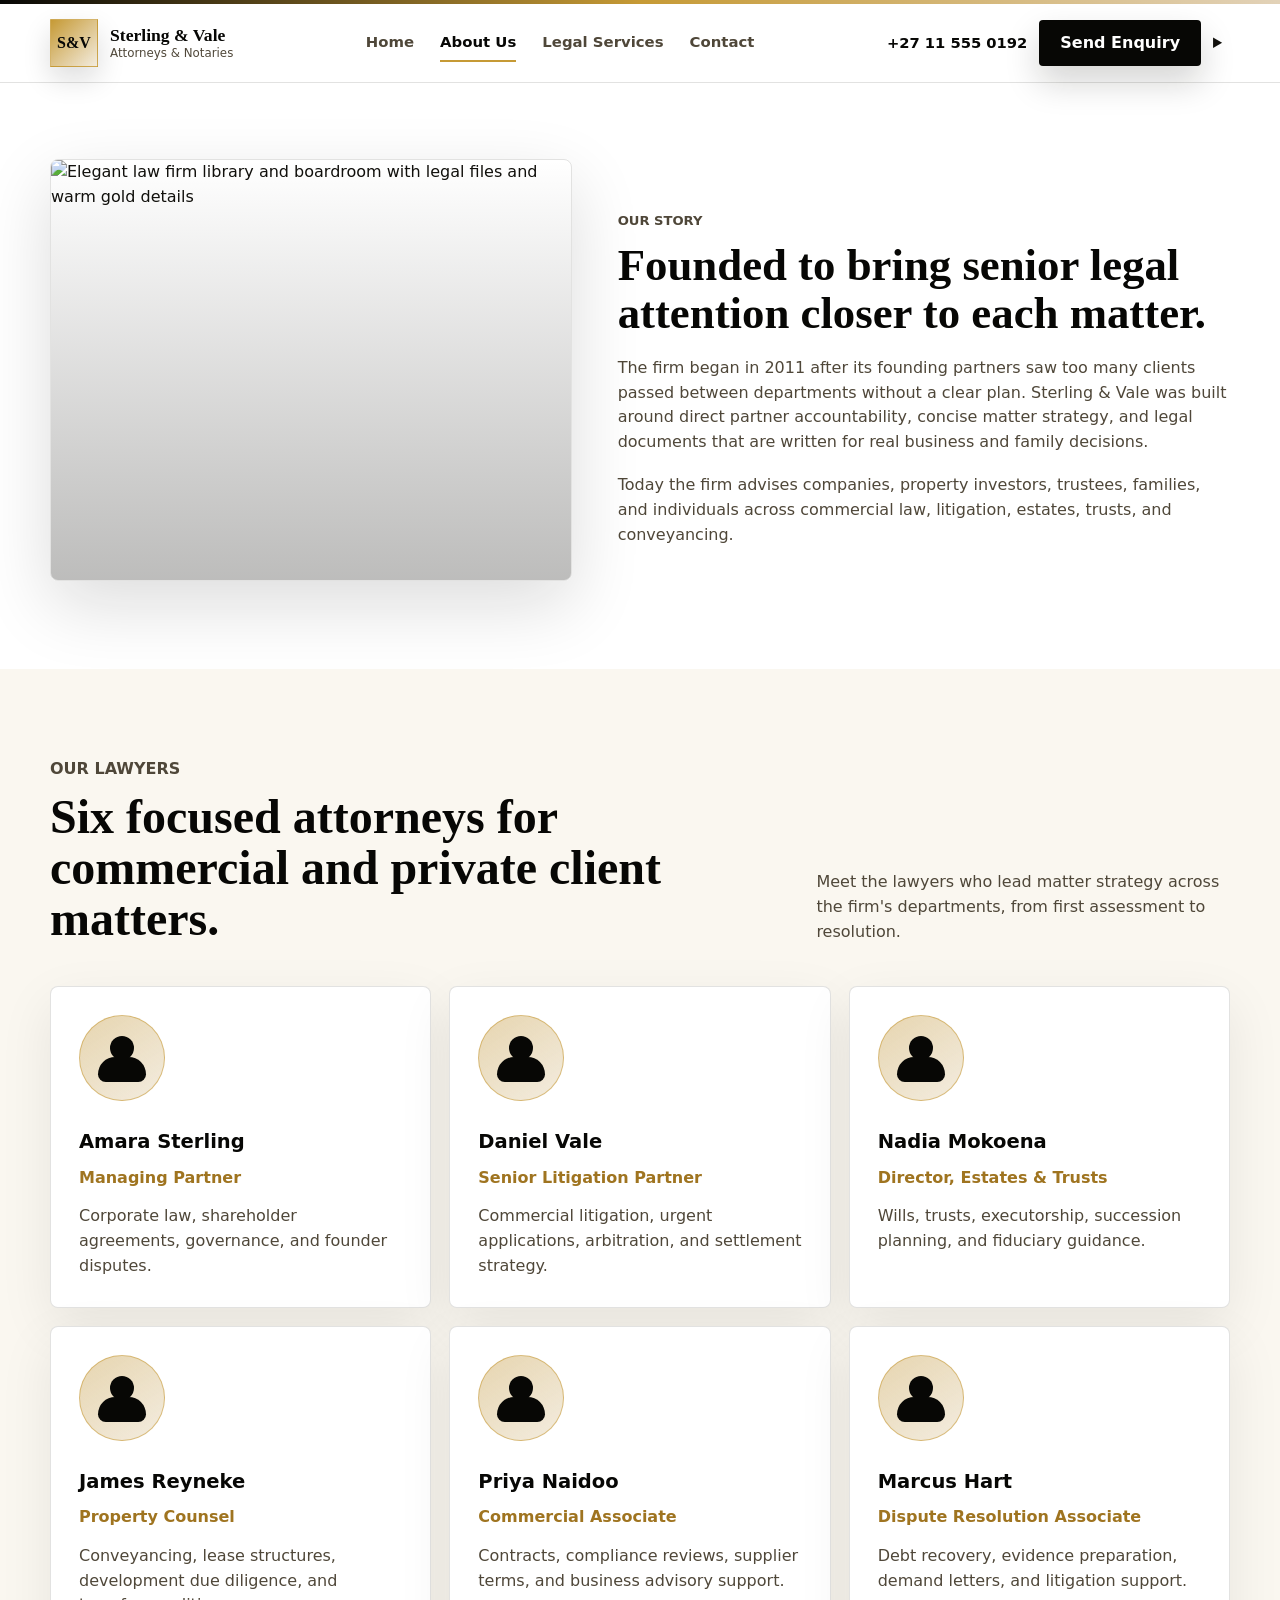
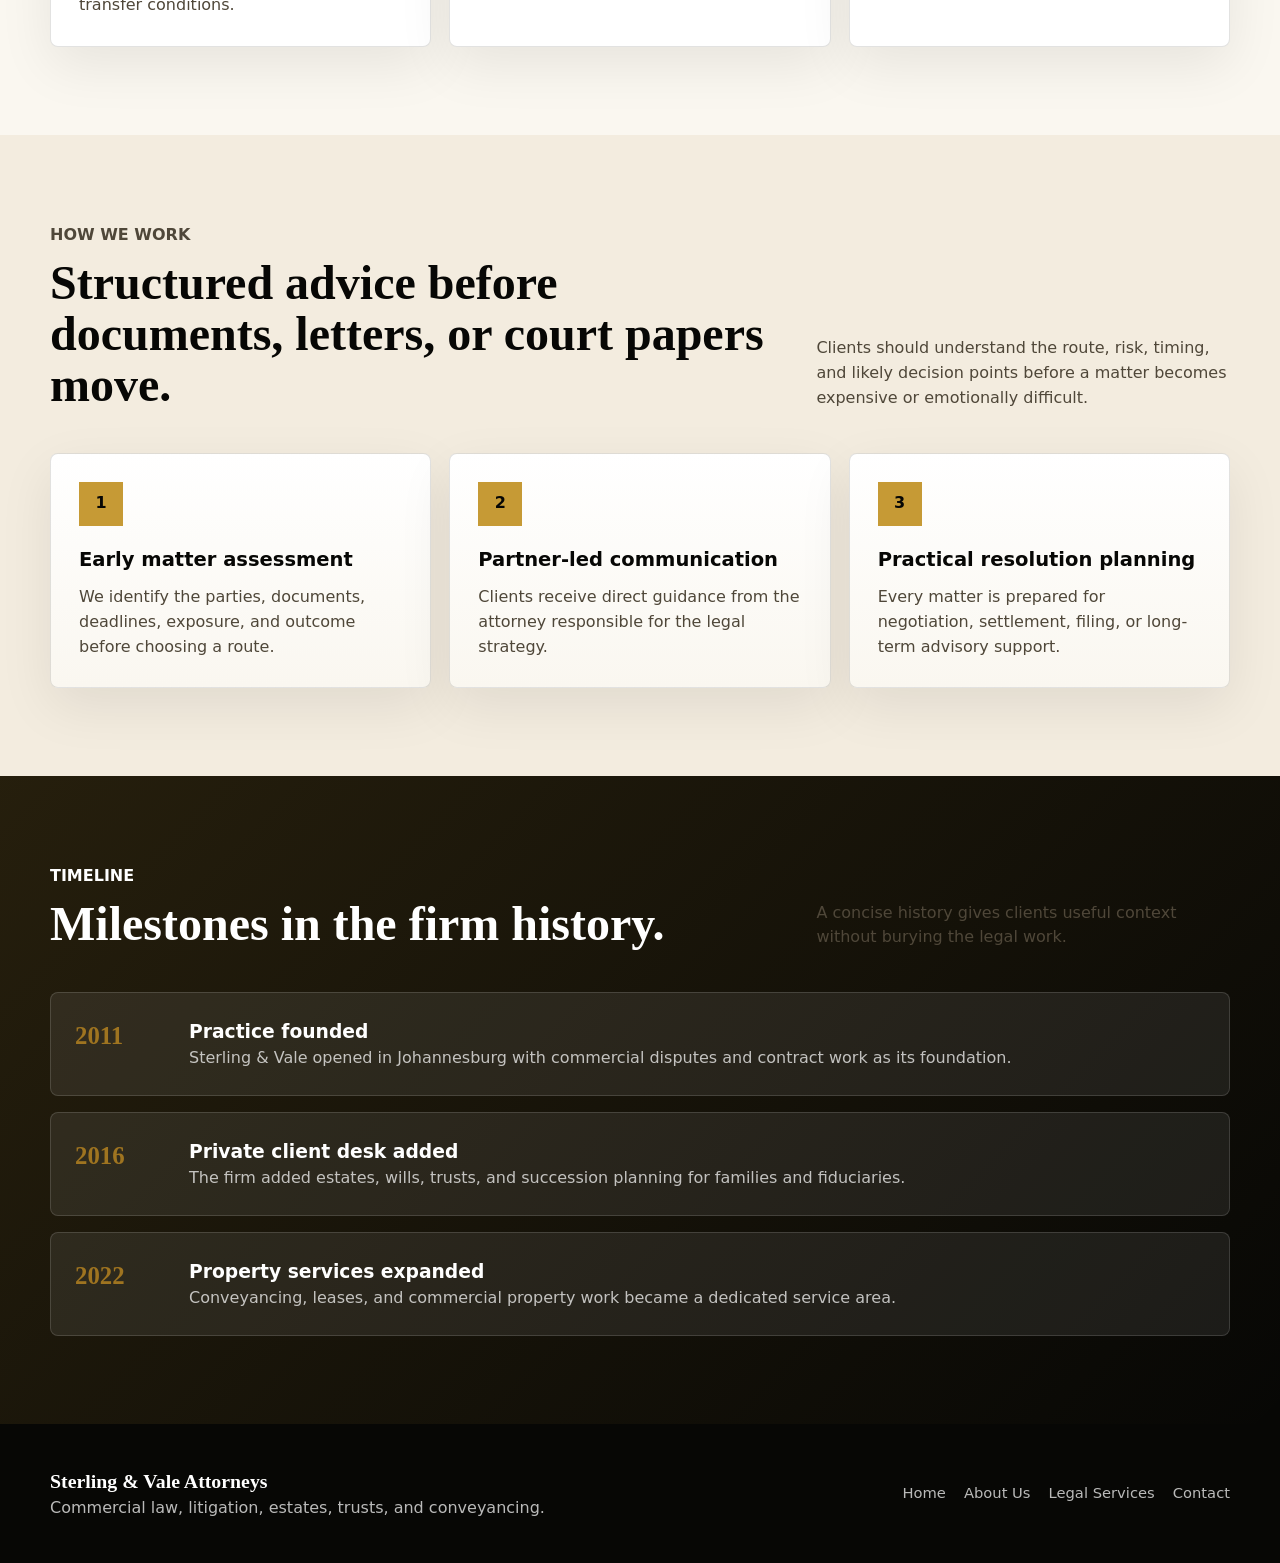
==== commit 3f6cc673: "Update about page image and add mobile menu" ====
--- a/about.html
+++ b/about.html
@@ -27,6 +27,19 @@
       <div class="nav-actions">
         <a class="phone-link" href="tel:+27115550192">+27 11 555 0192</a>
         <a class="btn btn-primary" href="contact.html">Send Enquiry</a>
+        <details class="mobile-menu">
+          <summary aria-label="Open navigation menu">
+            <span></span>
+            <span></span>
+            <span></span>
+          </summary>
+          <div class="mobile-menu-panel">
+            <a href="index.html">Home</a>
+            <a href="about.html" aria-current="page">About Us</a>
+            <a href="legal-services.html">Legal Services</a>
+            <a href="contact.html">Contact</a>
+          </div>
+        </details>
       </div>
     </nav>
   </header>
@@ -35,7 +48,7 @@
     <section class="section about-story-lead">
       <div class="container split">
         <div class="image-panel">
-          <img src="assets/law-firm-hero.png" alt="Reception and meeting space inside a modern law firm" />
+          <img src="assets/about-story.png" alt="Elegant law firm library and boardroom with legal files and warm gold details" />
         </div>
         <div class="split-copy">
           <p class="section-label">Our story</p>
